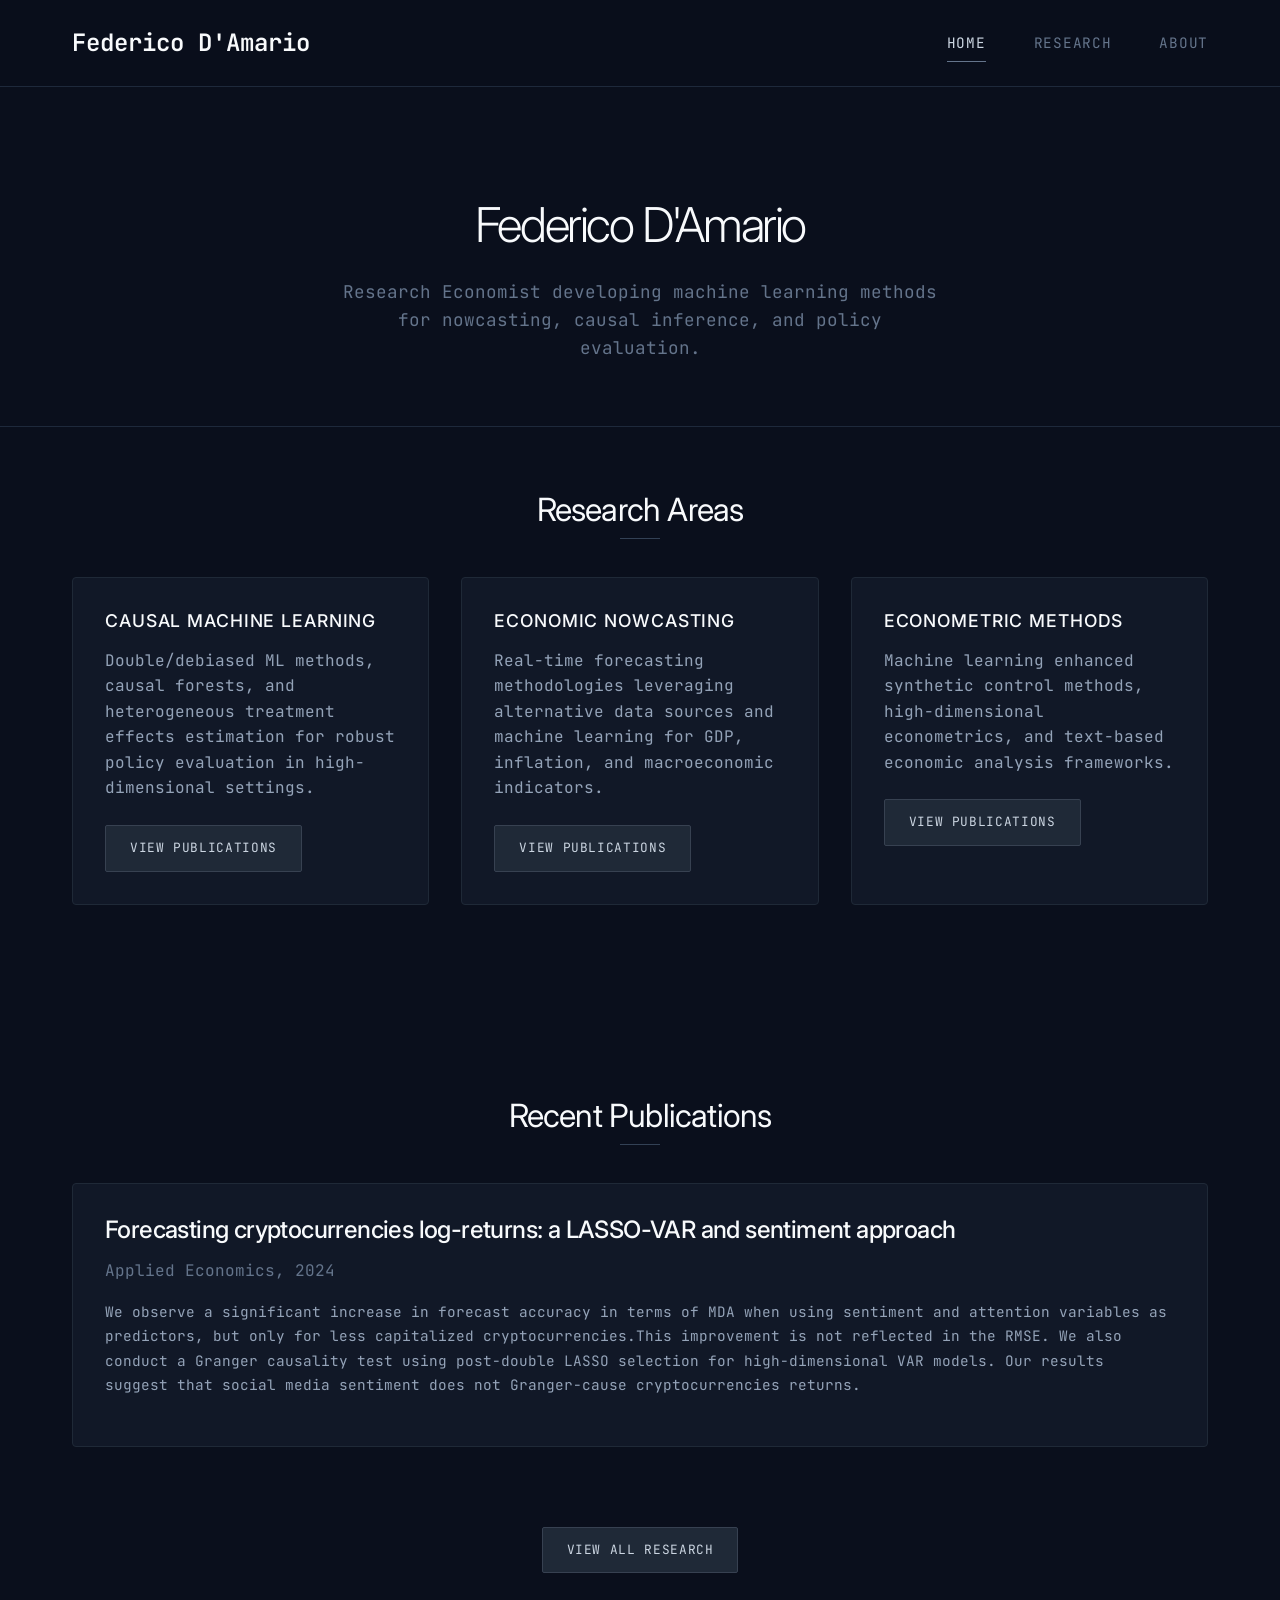
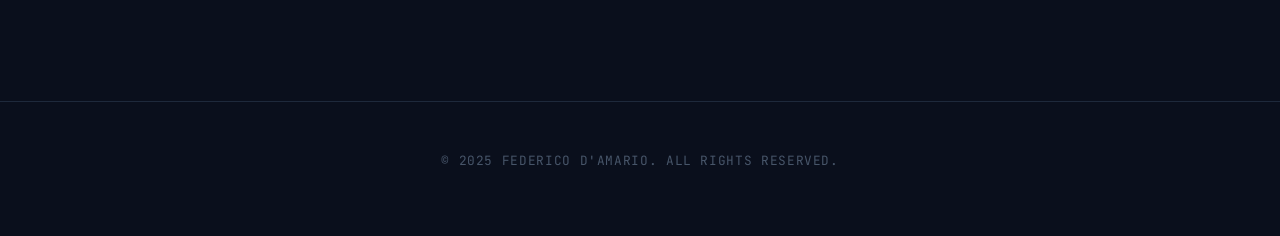
==== index.html @ add90fa2 "Add initial website structure and functionality - Created home page (index.html) with navigation and" ====
<!DOCTYPE html>
<html lang="en">
<head>
    <meta charset="UTF-8">
    <meta name="viewport" content="width=device-width, initial-scale=1.0">
    <title>Federico D'Amario - Research Economist</title>
    <meta name="description" content="Applied econometrician developing machine learning methods for causal inference, nowcasting, and policy evaluation.">
    
    <!-- CSS -->
    <link rel="stylesheet" href="assets/css/styles.css">
    
    <!-- Preconnect for performance -->
    <link rel="preconnect" href="https://fonts.googleapis.com">
    <link href="https://fonts.googleapis.com/css2?family=JetBrains+Mono:wght@300;400;500;600&family=Inter:wght@300;400;500;600&display=swap" rel="stylesheet">
    
    <!-- Favicon -->
    <link rel="icon" type="image/x-icon" href="assets/images/favicon.ico">
</head>
<body>
    <!-- Header -->
    <header class="header">
        <div class="container">
            <nav class="nav">
                <div class="nav-brand">
                    <a href="/">Federico D'Amario</a>
                </div>
                
                <ul class="nav-menu">
                    <li><a href="/" class="nav-link active">Home</a></li>
                    <li><a href="/research/" class="nav-link">Research</a></li>
                    <li><a href="/about/" class="nav-link">About</a></li>
                </ul>
                
                <button class="nav-toggle" aria-label="Toggle navigation menu">
                    <span></span>
                    <span></span>
                    <span></span>
                </button>
            </nav>
        </div>
    </header>

    <!-- Main Content -->
    <main class="main">
        <!-- Hero Section -->
        <section class="hero">
            <div class="container">
                <h1>Federico D'Amario</h1>
                <p>Research Economist developing machine learning methods for nowcasting, causal inference, and policy evaluation.</p>
            </div>
        </section>

        <!-- Research Areas -->
        <section class="section">
            <div class="container">
                <h2 class="section-title">Research Areas</h2>
                <div class="research-areas-grid">
                    <div class="research-area-card">
                        <h3>Causal Machine Learning</h3>
                        <p>Double/debiased ML methods, causal forests, and heterogeneous treatment effects estimation for robust policy evaluation in high-dimensional settings.</p>
                        <div style="margin-top: 1.5rem;">
                            <a href="/research/" class="research-link">View Publications</a>
                        </div>
                    </div>
                    
                    <div class="research-area-card">
                        <h3>Economic Nowcasting</h3>
                        <p>Real-time forecasting methodologies leveraging alternative data sources and machine learning for GDP, inflation, and macroeconomic indicators.</p>
                        <div style="margin-top: 1.5rem;">
                            <a href="/research/" class="research-link">View Publications</a>
                        </div>
                    </div>
                    
                    <div class="research-area-card">
                        <h3>Econometric Methods</h3>
                        <p>Machine learning enhanced synthetic control methods, high-dimensional econometrics, and text-based economic analysis frameworks.</p>
                        <div style="margin-top: 1.5rem;">
                            <a href="/research/" class="research-link">View Publications</a>
                        </div>
                    </div>
                </div>
            </div>
        </section>

        <!-- Recent Work -->
        <section class="section">
            <div class="container">
                <h2 class="section-title">Recent Publications</h2>
                <div class="research-grid">
                    <div class="card">
                        <h3>Forecasting cryptocurrencies log-returns: a LASSO-VAR and sentiment approach</h3>
                        <p style="color: #64748b; margin-bottom: 0.5rem;">Applied Economics, 2024</p>
                        <p style="color: #94a3b8; font-size: 0.9rem; margin-top: 1rem;">
                            We observe a significant increase in forecast accuracy in terms of MDA when using sentiment and attention 
                            variables as predictors, but only for less capitalized cryptocurrencies.This improvement is not reflected in the RMSE. 
                            We also conduct a Granger causality test using post-double LASSO selection for high-dimensional VAR models. 
                             Our results suggest that social media sentiment does not Granger-cause cryptocurrencies returns.
                        </p>
                    </div>
                </div>
                
                <div style="text-align: center; margin-top: 2rem;">
                    <a href="/research/" class="btn-primary">View All Research</a>
                </div>
            </div>
        </section>
    </main>

    <!-- Footer -->
    <footer class="footer">
        <div class="container">
            <p>&copy; 2025 Federico D'Amario. All rights reserved.</p>
        </div>
    </footer>

    <!-- JavaScript -->
    <script src="assets/js/main.js"></script>
</body>
</html>
---- assets/css/styles.css ----
/* Reset and Base Styles */
* {
    margin: 0;
    padding: 0;
    box-sizing: border-box;
}

html {
    scroll-behavior: smooth;
    font-size: 16px;
}

body {
    font-family: 'JetBrains Mono', 'Fira Code', 'SF Mono', 'Monaco', 'Inconsolata', 'Roboto Mono', monospace;
    line-height: 1.6;
    color: #e2e8f0;
    background: #0a0f1c;
    min-height: 100vh;
    -webkit-font-smoothing: antialiased;
    -moz-osx-font-smoothing: grayscale;
}

/* Typography */
h1, h2, h3, h4, h5, h6 {
    font-weight: 500;
    line-height: 1.2;
    margin-bottom: 0.5em;
    color: #f8fafc;
    letter-spacing: -0.025em;
    font-family: 'Inter', -apple-system, BlinkMacSystemFont, 'Segoe UI', Roboto, sans-serif;
}

h1 { font-size: 2.5rem; }
h2 { font-size: 2rem; }
h3 { font-size: 1.5rem; }
h4 { font-size: 1.25rem; }

p {
    margin-bottom: 1rem;
    color: #94a3b8;
    line-height: 1.7;
}

a {
    color: #64748b;
    text-decoration: none;
    transition: all 0.2s ease;
    border-bottom: 1px solid transparent;
}

a:hover {
    color: #cbd5e1;
    border-bottom-color: #64748b;
}

/* Layout */
.container {
    max-width: 1200px;
    margin: 0 auto;
    padding: 0 2rem;
}

/* Header and Navigation */
.header {
    background: rgba(10, 15, 28, 0.98);
    border-bottom: 1px solid #1e293b;
    position: fixed;
    top: 0;
    left: 0;
    right: 0;
    z-index: 1000;
    backdrop-filter: blur(8px);
    transition: none;
}

.nav {
    display: flex;
    justify-content: space-between;
    align-items: center;
    padding: 1.5rem 0;
}

.nav-brand {
    font-size: 1.5rem;
    font-weight: 600;
    color: #f8fafc;
    font-family: 'JetBrains Mono', monospace;
}

.nav-brand a {
    color: inherit;
    border: none;
}

.nav-menu {
    display: flex;
    list-style: none;
    gap: 3rem;
}

.nav-link {
    color: #64748b;
    font-weight: 400;
    padding: 0.5rem 0;
    position: relative;
    transition: color 0.2s ease;
    font-size: 0.9rem;
    text-transform: uppercase;
    letter-spacing: 0.05em;
}

.nav-link:hover,
.nav-link.active {
    color: #cbd5e1;
}

.nav-link::after {
    content: '';
    position: absolute;
    bottom: -2px;
    left: 0;
    width: 0;
    height: 1px;
    background: #64748b;
    transition: width 0.3s ease;
}

.nav-link:hover::after,
.nav-link.active::after {
    width: 100%;
}

/* Mobile menu */
.nav-toggle {
    display: none;
    flex-direction: column;
    cursor: pointer;
    gap: 3px;
    padding: 0.5rem;
}

.nav-toggle span {
    width: 20px;
    height: 2px;
    background: #64748b;
    transition: 0.3s ease;
}

/* Main Content */
.main {
    margin-top: 100px;
    min-height: calc(100vh - 180px);
}

/* Hero Section */
.hero {
    padding: 6rem 0 4rem;
    text-align: center;
    border-bottom: 1px solid #1e293b;
}

.hero h1 {
    color: #f8fafc;
    margin-bottom: 1.5rem;
    font-size: 3rem;
    font-weight: 300;
    letter-spacing: -0.05em;
}

.hero p {
    font-size: 1.1rem;
    color: #64748b;
    max-width: 600px;
    margin: 0 auto;
    line-height: 1.6;
}

/* Content Sections */
.section {
    padding: 4rem 0;
}

.section-title {
    text-align: center;
    margin-bottom: 3rem;
    color: #f8fafc;
    font-size: 2rem;
    font-weight: 400;
    position: relative;
}

.section-title::after {
    content: '';
    position: absolute;
    bottom: -10px;
    left: 50%;
    width: 40px;
    height: 1px;
    background: #334155;
    transform: translateX(-50%);
}

/* Cards */
.card {
    background: #111827;
    border: 1px solid #1f2937;
    border-radius: 4px;
    padding: 2rem;
    margin-bottom: 2rem;
    transition: all 0.2s ease;
}

.card:hover {
    border-color: #374151;
    transform: translateY(-2px);
}

/* Research Areas Grid */
.research-areas-grid {
    display: grid;
    grid-template-columns: repeat(auto-fit, minmax(300px, 1fr));
    gap: 2rem;
    margin-bottom: 4rem;
}

.research-area-card {
    background: #111827;
    border: 1px solid #1f2937;
    border-radius: 4px;
    padding: 2rem;
    transition: all 0.2s ease;
}

.research-area-card:hover {
    border-color: #374151;
    transform: translateY(-2px);
}

.research-area-card h3 {
    margin-bottom: 1rem;
    color: #f8fafc;
    font-weight: 500;
    text-transform: uppercase;
    font-size: 1.1rem;
    letter-spacing: 0.05em;
}

.research-area-card p {
    color: #94a3b8;
    line-height: 1.6;
}

/* Research Layout - Sidebar */
.research-main-section {
    background: #111827;
    border: 1px solid #1f2937;
    border-radius: 4px;
    margin: 0 2rem;
    padding: 2rem;
}

.research-container {
    display: grid;
    grid-template-columns: 1fr 2fr;
    gap: 3rem;
    align-items: start;
    max-height: 80vh;
    overflow: hidden;
}

.research-sidebar {
    background: #0a0f1c;
    border: 1px solid #1f2937;
    border-radius: 4px;
    padding: 1.5rem;
    height: fit-content;
    max-height: 70vh;
    overflow-y: auto;
    position: sticky;
    top: 2rem;
}

.research-sidebar-header {
    margin-bottom: 1.5rem;
    padding-bottom: 1rem;
    border-bottom: 1px solid #1f2937;
}

.research-sidebar-header h3 {
    color: #f8fafc;
    font-size: 1.2rem;
    margin-bottom: 0.25rem;
    text-transform: uppercase;
    letter-spacing: 0.05em;
}

.sidebar-subtitle {
    color: #64748b;
    font-size: 0.8rem;
    margin: 0;
    text-transform: uppercase;
    letter-spacing: 0.05em;
}

.research-categories {
    display: grid;
    grid-template-columns: repeat(2, 1fr);
    gap: 0.5rem;
    margin-bottom: 1.5rem;
    padding-top: 1rem;
    border-top: 1px solid #1f2937;
}

.category-btn {
    background: #111827;
    color: #94a3b8;
    border: 1px solid #1f2937;
    border-radius: 2px;
    padding: 0.5rem 0.75rem;
    font-size: 0.75rem;
    font-weight: 400;
    text-transform: uppercase;
    letter-spacing: 0.05em;
    cursor: pointer;
    transition: all 0.2s ease;
    font-family: 'JetBrains Mono', monospace;
}

.category-btn:hover {
    color: #cbd5e1;
    border-color: #374151;
}

.category-btn.active {
    background: #1f2937;
    color: #f8fafc;
    border-color: #374151;
}

.research-list {
    display: flex;
    flex-direction: column;
    gap: 0.5rem;
}

.research-list-item {
    padding: 1rem;
    border: 1px solid #1f2937;
    background: #111827;
    cursor: pointer;
    transition: all 0.2s ease;
    border-left: 3px solid transparent;
}

.research-list-item:hover {
    border-color: #374151;
    border-left-color: #64748b;
}

.research-list-item.active {
    border-color: #374151;
    border-left-color: #cbd5e1;
    background: #1f2937;
}

.research-list-item h4 {
    font-size: 0.9rem;
    margin-bottom: 0.5rem;
    color: #f8fafc;
    line-height: 1.3;
}

.research-list-item p {
    font-size: 0.75rem;
    color: #64748b;
    margin: 0;
    line-height: 1.4;
}

.research-list-item .research-meta {
    margin-top: 0.5rem;
    font-size: 0.7rem;
    color: #475569;
    text-transform: uppercase;
    letter-spacing: 0.05em;
}

.loading {
    text-align: center;
    color: #64748b;
    padding: 2rem;
    cursor: default;
    font-size: 0.9rem;
}

/* Research Content Area */
.research-content-area {
    background: #0a0f1c;
    border: 1px solid #1f2937;
    border-radius: 4px;
    padding: 2rem;
    height: fit-content;
    max-height: 70vh;
    overflow-y: auto;
}

.research-detail-container {
    height: 100%;
}

.research-welcome {
    text-align: center;
    padding: 2rem;
}

.research-welcome h2 {
    margin-bottom: 1rem;
    color: #f8fafc;
}

.research-welcome p {
    color: #64748b;
    margin-bottom: 2rem;
}

.research-stats {
    display: flex;
    justify-content: center;
    gap: 3rem;
    flex-wrap: wrap;
}

.stat-item {
    text-align: center;
}

.stat-number {
    display: block;
    font-size: 1.5rem;
    font-weight: 600;
    color: #cbd5e1;
    margin-bottom: 0.25rem;
    font-family: 'JetBrains Mono', monospace;
}

.stat-label {
    font-size: 0.75rem;
    color: #64748b;
    text-transform: uppercase;
    letter-spacing: 0.05em;
}

/* Research Detail Content */
.research-detail {
    padding: 0;
}

.research-detail-header {
    margin-bottom: 2rem;
    padding-bottom: 1.5rem;
    border-bottom: 1px solid #1f2937;
}

.research-detail-title {
    font-size: 1.5rem;
    margin-bottom: 1rem;
    color: #f8fafc;
    font-weight: 400;
}

.research-detail-meta {
    display: grid;
    grid-template-columns: repeat(auto-fit, minmax(120px, 1fr));
    gap: 1rem;
    margin-bottom: 1rem;
}

.meta-item {
    background: #111827;
    padding: 0.75rem;
    border: 1px solid #1f2937;
    border-radius: 2px;
}

.meta-label {
    font-size: 0.7rem;
    font-weight: 500;
    color: #64748b;
    text-transform: uppercase;
    letter-spacing: 0.05em;
    margin-bottom: 0.25rem;
}

.meta-value {
    font-size: 0.8rem;
    color: #cbd5e1;
    font-weight: 400;
}

.research-abstract {
    margin-bottom: 2rem;
}

.research-abstract h4 {
    margin-bottom: 1rem;
    color: #f8fafc;
    text-transform: uppercase;
    font-size: 1rem;
    letter-spacing: 0.05em;
}

.research-abstract p {
    text-align: justify;
    line-height: 1.7;
    color: #94a3b8;
}

.research-details-section {
    margin-bottom: 2rem;
}

.research-keywords {
    display: flex;
    flex-wrap: wrap;
    gap: 0.5rem;
    margin-top: 1rem;
}

.keyword-tag {
    background: #111827;
    color: #94a3b8;
    padding: 0.25rem 0.75rem;
    border: 1px solid #1f2937;
    border-radius: 2px;
    font-size: 0.75rem;
    font-weight: 400;
    text-transform: lowercase;
}

.research-links {
    margin-top: 2rem;
    display: flex;
    gap: 1rem;
    flex-wrap: wrap;
}

/* Buttons */
.btn-primary, .research-link {
    background: #1f2937;
    color: #cbd5e1;
    padding: 0.75rem 1.5rem;
    border: 1px solid #374151;
    border-radius: 2px;
    font-size: 0.8rem;
    font-weight: 400;
    text-decoration: none;
    cursor: pointer;
    transition: all 0.2s ease;
    display: inline-flex;
    align-items: center;
    gap: 0.5rem;
    text-transform: uppercase;
    letter-spacing: 0.05em;
}

.btn-primary:hover, .research-link:hover {
    background: #374151;
    color: #f8fafc;
    border-color: #475569;
    transform: translateY(-1px);
}

.btn-secondary {
    background: transparent;
    color: #64748b;
    padding: 0.75rem 1.5rem;
    border: 1px solid #374151;
    border-radius: 2px;
    font-size: 0.8rem;
    font-weight: 400;
    text-decoration: none;
    cursor: pointer;
    transition: all 0.2s ease;
    display: inline-flex;
    align-items: center;
    gap: 0.5rem;
    text-transform: uppercase;
    letter-spacing: 0.05em;
}

.btn-secondary:hover {
    color: #cbd5e1;
    border-color: #475569;
    background: #111827;
}

/* Old research grid for other uses */
.research-grid {
    display: grid;
    grid-template-columns: repeat(auto-fit, minmax(350px, 1fr));
    gap: 2rem;
    margin-bottom: 3rem;
}

/* About Page */
.about-content {
    display: grid;
    grid-template-columns: 1fr 2fr;
    gap: 3rem;
    align-items: start;
}

.about-image {
    text-align: center;
}

.about-text h2 {
    margin-bottom: 1.5rem;
}

.about-text p {
    margin-bottom: 1.5rem;
    text-align: justify;
}

/* Footer */
.footer {
    background: #0a0f1c;
    color: #64748b;
    text-align: center;
    padding: 3rem 0;
    margin-top: 4rem;
    border-top: 1px solid #1e293b;
}

.footer p {
    color: #475569;
    font-size: 0.8rem;
    text-transform: uppercase;
    letter-spacing: 0.05em;
}

/* Mobile-specific enhancements */
.mobile-research-view .research-list-item {
    -webkit-tap-highlight-color: rgba(100, 116, 139, 0.1);
}

.research-list-item.touch-active {
    background: #1f2937;
    border-color: #475569;
    transform: translateY(0);
}

.mobile-detail-view {
    -webkit-overflow-scrolling: touch;
    scroll-behavior: smooth;
}

/* Enhanced scrollbar for mobile */
.mobile-research-view ::-webkit-scrollbar {
    width: 4px;
}

.mobile-research-view ::-webkit-scrollbar-thumb {
    background: rgba(100, 116, 139, 0.5);
    border-radius: 2px;
}

/* Custom Scrollbar */
::-webkit-scrollbar {
    width: 6px;
}

::-webkit-scrollbar-track {
    background: #0a0f1c;
}

::-webkit-scrollbar-thumb {
    background: #1f2937;
    border-radius: 3px;
}

::-webkit-scrollbar-thumb:hover {
    background: #374151;
}

/* Responsive Design - Mobile First Approach */
@media (max-width: 1024px) {
    .research-container {
        grid-template-columns: 1fr;
        gap: 2rem;
        max-height: none;
    }
    
    .research-sidebar {
        position: static;
        max-height: none;
        order: 1;
        margin-bottom: 2rem;
    }
    
    .research-content-area {
        max-height: none;
        order: 2;
        min-height: 400px;
    }
    
    .research-main-section {
        margin: 0 1rem;
        border-radius: 4px;
        padding: 1.5rem;
    }
    
    .research-areas-grid {
        grid-template-columns: 1fr;
        gap: 1.5rem;
    }
}

@media (max-width: 768px) {
    .container {
        padding: 0 1rem;
    }
    
    .nav-menu {
        display: none;
        position: absolute;
        top: 100%;
        left: 0;
        right: 0;
        background: rgba(10, 15, 28, 0.98);
        flex-direction: column;
        padding: 2rem 1rem;
        border-top: 1px solid #1e293b;
        gap: 1.5rem;
    }
    
    .nav-menu.active {
        display: flex;
    }
    
    .nav-toggle {
        display: flex;
    }
    
    .hero h1 {
        font-size: 2rem;
    }
    
    .hero p {
        font-size: 1rem;
    }
    
    h1 { font-size: 1.8rem; }
    h2 { font-size: 1.5rem; }
    h3 { font-size: 1.2rem; }
    
    .research-areas-grid {
        grid-template-columns: 1fr;
        gap: 1.5rem;
    }
    
    .research-container {
        grid-template-columns: 1fr;
        gap: 1.5rem;
    }
    
    .research-sidebar,
    .research-content-area {
        padding: 1.5rem;
        margin: 0;
    }
    
    .research-main-section {
        margin: 0;
        padding: 1rem;
    }
    
    /* Improved category buttons for mobile */
    .research-categories {
        grid-template-columns: repeat(2, 1fr);
        gap: 0.75rem;
        margin-bottom: 2rem;
    }
    
    .category-btn {
        padding: 0.75rem 1rem;
        font-size: 0.8rem;
        min-height: 44px; /* Minimum touch target */
        display: flex;
        align-items: center;
        justify-content: center;
        text-align: center;
    }
    
    /* Better research list items for mobile */
    .research-list-item {
        padding: 1.25rem;
        margin-bottom: 0.75rem;
        cursor: pointer;
        min-height: 80px;
    }
    
    .research-list-item h4 {
        font-size: 1rem;
        line-height: 1.4;
        margin-bottom: 0.75rem;
    }
    
    .research-list-item p {
        font-size: 0.85rem;
        line-height: 1.5;
        margin-bottom: 0.5rem;
    }
    
    .research-list-item .research-meta {
        font-size: 0.75rem;
        margin-top: 0.75rem;
    }
    
    /* Mobile-specific research detail improvements */
    .research-detail-title {
        font-size: 1.3rem;
        line-height: 1.3;
        margin-bottom: 1.5rem;
    }
    
    .research-detail-meta {
        grid-template-columns: 1fr;
        gap: 1rem;
    }
    
    .meta-item {
        padding: 1rem;
    }
    
    .research-abstract p {
        font-size: 0.9rem;
        line-height: 1.6;
        text-align: left; /* Better for mobile reading */
    }
    
    /* Improved keyword tags for mobile */
    .keyword-tag {
        padding: 0.5rem 0.75rem;
        font-size: 0.8rem;
        margin-bottom: 0.5rem;
    }
    
    /* Better research links for mobile */
    .research-links {
        flex-direction: column;
        gap: 0.75rem;
    }
    
    .research-link {
        padding: 1rem 1.5rem;
        text-align: center;
        width: 100%;
        min-height: 48px;
        display: flex;
        align-items: center;
        justify-content: center;
    }
    
    .about-content {
        grid-template-columns: 1fr;
        gap: 2rem;
        text-align: center;
    }
    
    .about-text {
        text-align: left;
    }
    
    .section {
        padding: 3rem 0;
    }
    
    .research-stats {
        gap: 2rem;
    }
}

@media (max-width: 480px) {
    .container {
        padding: 0 0.75rem;
    }
    
    .hero {
        padding: 3rem 0 2rem;
    }
    
    .hero h1 {
        font-size: 1.6rem;
        margin-bottom: 1rem;
    }
    
    .hero p {
        font-size: 0.95rem;
        line-height: 1.5;
    }
    
    h1 { font-size: 1.6rem; }
    h2 { font-size: 1.3rem; }
    h3 { font-size: 1.1rem; }
    
    .card, .research-area-card {
        padding: 1.25rem;
    }
    
    .research-main-section {
        margin: 0 0.5rem;
        padding: 0.75rem;
    }
    
    .research-sidebar,
    .research-content-area {
        padding: 1rem;
    }
    
    /* Very small screen category layout */
    .research-categories {
        grid-template-columns: 1fr;
        gap: 0.5rem;
        margin-bottom: 1.5rem;
    }
    
    .category-btn {
        padding: 0.75rem 1rem;
        font-size: 0.75rem;
        min-height: 48px;
        width: 100%;
    }
    
    /* Smaller research list items for very small screens */
    .research-list-item {
        padding: 1rem;
        margin-bottom: 0.5rem;
    }
    
    .research-list-item h4 {
        font-size: 0.95rem;
        line-height: 1.3;
    }
    
    .research-list-item p {
        font-size: 0.8rem;
        line-height: 1.4;
    }
    
    /* Research detail optimizations for small screens */
    .research-detail-title {
        font-size: 1.2rem;
        line-height: 1.25;
    }
    
    .meta-item {
        padding: 0.75rem;
    }
    
    .research-abstract h4 {
        font-size: 0.95rem;
    }
    
    .research-abstract p {
        font-size: 0.85rem;
        line-height: 1.5;
    }
    
    .keyword-tag {
        padding: 0.4rem 0.6rem;
        font-size: 0.75rem;
    }
    
    .research-link {
        padding: 0.875rem 1.25rem;
        font-size: 0.75rem;
        min-height: 44px;
    }
    
    .section {
        padding: 2.5rem 0;
    }
    
    .section-title {
        font-size: 1.4rem;
    }
    
    .research-stats {
        flex-direction: column;
        gap: 1.5rem;
    }
    
    /* Welcome message optimization for small screens */
    .research-welcome {
        padding: 1.5rem 1rem;
        text-align: left;
    }
    
    .research-welcome h2 {
        font-size: 1.3rem;
        text-align: center;
        margin-bottom: 1rem;
    }
    
    .research-welcome p {
        font-size: 0.9rem;
        line-height: 1.5;
        margin-bottom: 1.5rem;
    }
}
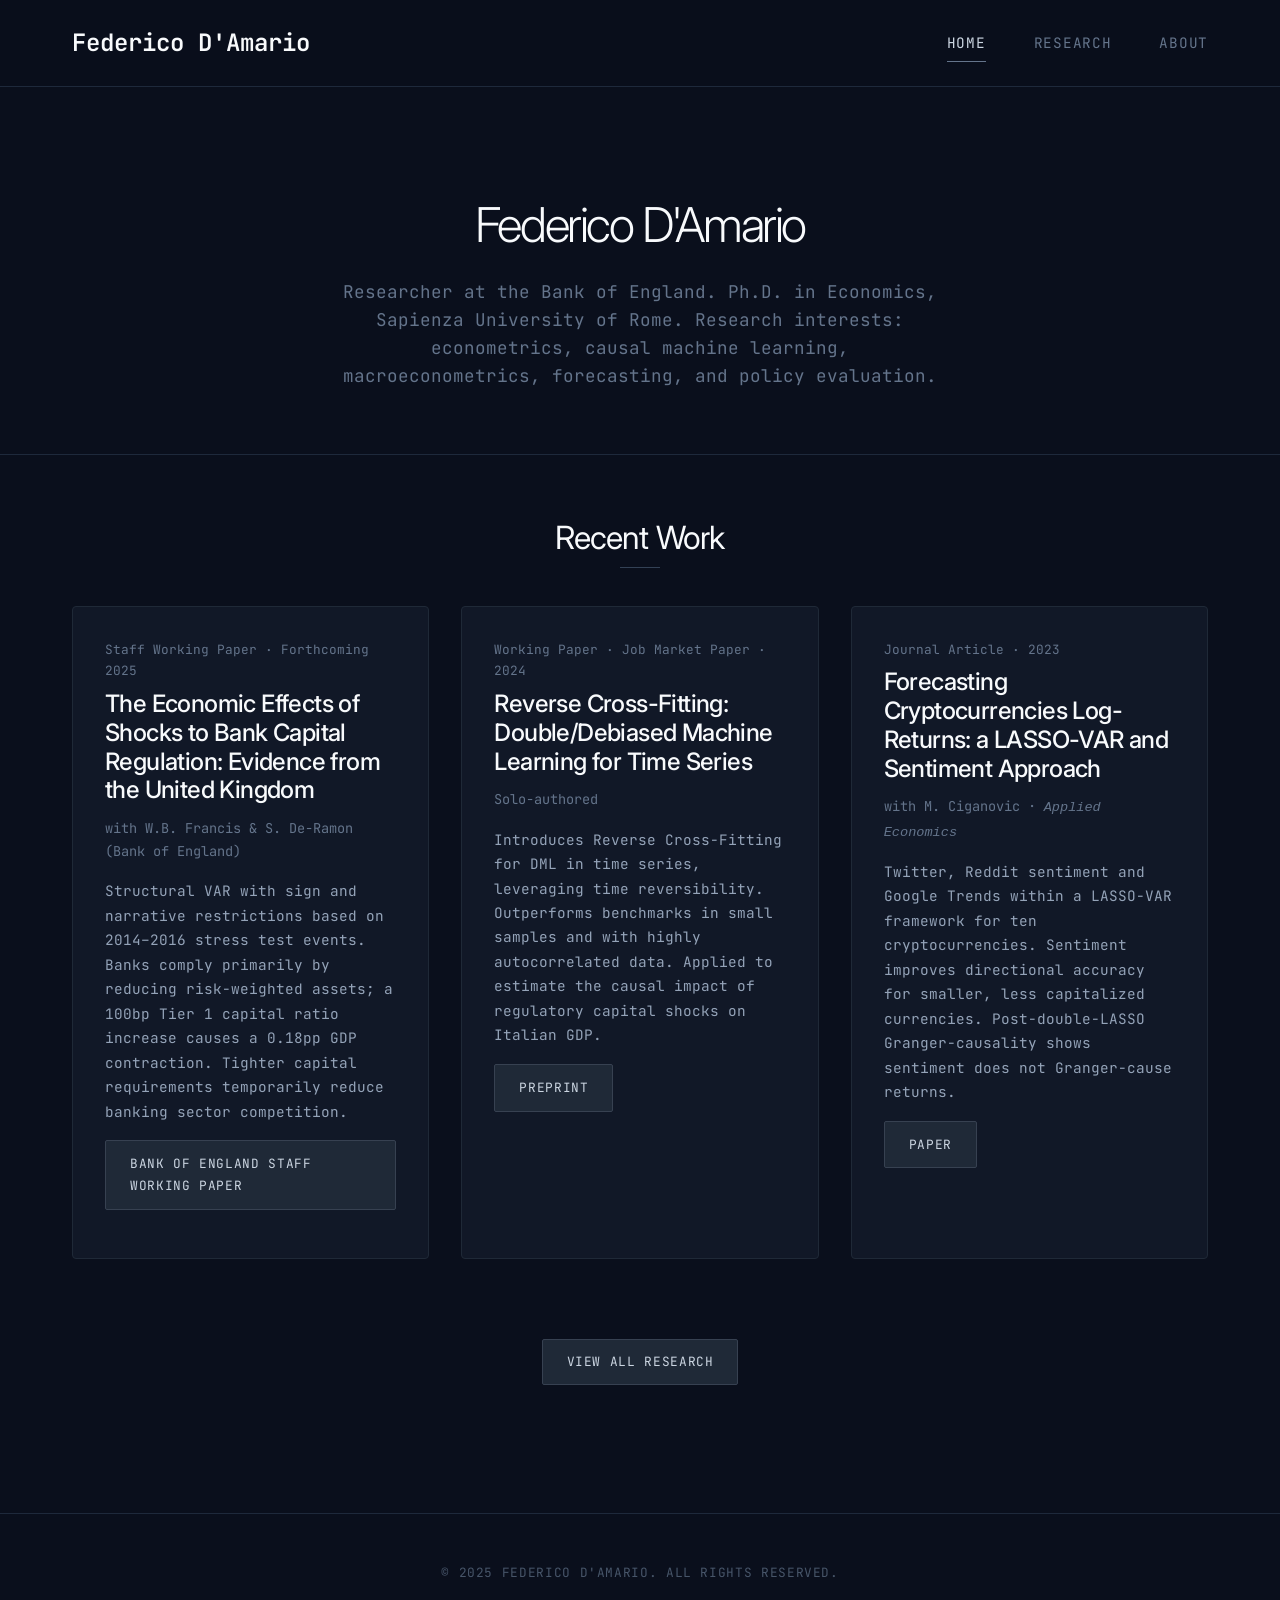
==== commit b583c318: "Fixing website and included updated research page with new publications and projects. Also added a n" ====
--- a/index.html
+++ b/index.html
@@ -3,16 +3,16 @@
 <head>
     <meta charset="UTF-8">
     <meta name="viewport" content="width=device-width, initial-scale=1.0">
-    <title>Federico D'Amario - Research Economist</title>
-    <meta name="description" content="Applied econometrician developing machine learning methods for causal inference, nowcasting, and policy evaluation.">
-    
+    <title>Federico D'Amario - Economist</title>
+    <meta name="description" content="Researcher at the Bank of England. Ph.D. in Economics. Research interests: econometrics, causal machine learning, macroeconometrics, forecasting, and policy evaluation.">
+
     <!-- CSS -->
     <link rel="stylesheet" href="assets/css/styles.css">
-    
+
     <!-- Preconnect for performance -->
     <link rel="preconnect" href="https://fonts.googleapis.com">
     <link href="https://fonts.googleapis.com/css2?family=JetBrains+Mono:wght@300;400;500;600&family=Inter:wght@300;400;500;600&display=swap" rel="stylesheet">
-    
+
     <!-- Favicon -->
     <link rel="icon" type="image/x-icon" href="assets/images/favicon.ico">
 </head>
@@ -24,13 +24,13 @@
                 <div class="nav-brand">
                     <a href="/">Federico D'Amario</a>
                 </div>
-                
+
                 <ul class="nav-menu">
                     <li><a href="/" class="nav-link active">Home</a></li>
                     <li><a href="/research/" class="nav-link">Research</a></li>
                     <li><a href="/about/" class="nav-link">About</a></li>
                 </ul>
-                
+
                 <button class="nav-toggle" aria-label="Toggle navigation menu">
                     <span></span>
                     <span></span>
@@ -46,59 +46,52 @@
         <section class="hero">
             <div class="container">
                 <h1>Federico D'Amario</h1>
-                <p>Research Economist developing machine learning methods for nowcasting, causal inference, and policy evaluation.</p>
-            </div>
-        </section>
-
-        <!-- Research Areas -->
-        <section class="section">
-            <div class="container">
-                <h2 class="section-title">Research Areas</h2>
-                <div class="research-areas-grid">
-                    <div class="research-area-card">
-                        <h3>Causal Machine Learning</h3>
-                        <p>Double/debiased ML methods, causal forests, and heterogeneous treatment effects estimation for robust policy evaluation in high-dimensional settings.</p>
-                        <div style="margin-top: 1.5rem;">
-                            <a href="/research/" class="research-link">View Publications</a>
-                        </div>
-                    </div>
-                    
-                    <div class="research-area-card">
-                        <h3>Economic Nowcasting</h3>
-                        <p>Real-time forecasting methodologies leveraging alternative data sources and machine learning for GDP, inflation, and macroeconomic indicators.</p>
-                        <div style="margin-top: 1.5rem;">
-                            <a href="/research/" class="research-link">View Publications</a>
-                        </div>
-                    </div>
-                    
-                    <div class="research-area-card">
-                        <h3>Econometric Methods</h3>
-                        <p>Machine learning enhanced synthetic control methods, high-dimensional econometrics, and text-based economic analysis frameworks.</p>
-                        <div style="margin-top: 1.5rem;">
-                            <a href="/research/" class="research-link">View Publications</a>
-                        </div>
-                    </div>
-                </div>
+                <p>Researcher at the Bank of England. Ph.D. in Economics, Sapienza University of Rome. Research interests: econometrics, causal machine learning, macroeconometrics, forecasting, and policy evaluation.</p>
             </div>
         </section>
 
         <!-- Recent Work -->
         <section class="section">
             <div class="container">
-                <h2 class="section-title">Recent Publications</h2>
+                <h2 class="section-title">Recent Work</h2>
                 <div class="research-grid">
                     <div class="card">
-                        <h3>Forecasting cryptocurrencies log-returns: a LASSO-VAR and sentiment approach</h3>
-                        <p style="color: #64748b; margin-bottom: 0.5rem;">Applied Economics, 2024</p>
+                        <p style="color: #64748b; font-size: 0.8rem; margin-bottom: 0.5rem;">Staff Working Paper · Forthcoming 2025</p>
+                        <h3>The Economic Effects of Shocks to Bank Capital Regulation: Evidence from the United Kingdom</h3>
+                        <p style="color: #64748b; font-size: 0.85rem; margin-bottom: 0.5rem;">with W.B. Francis &amp; S. De-Ramon (Bank of England)</p>
                         <p style="color: #94a3b8; font-size: 0.9rem; margin-top: 1rem;">
-                            We observe a significant increase in forecast accuracy in terms of MDA when using sentiment and attention 
-                            variables as predictors, but only for less capitalized cryptocurrencies.This improvement is not reflected in the RMSE. 
-                            We also conduct a Granger causality test using post-double LASSO selection for high-dimensional VAR models. 
-                             Our results suggest that social media sentiment does not Granger-cause cryptocurrencies returns.
+                            Structural VAR with sign and narrative restrictions based on 2014–2016 stress test events.
+                            Banks comply primarily by reducing risk-weighted assets; a 100bp Tier 1 capital ratio increase causes a 0.18pp GDP contraction.
+                            Tighter capital requirements temporarily reduce banking sector competition.
                         </p>
+                        <p style="margin-top: 1rem;"><a href="/research/" class="research-link">Bank of England Staff Working Paper</a></p>
+                    </div>
+
+                    <div class="card">
+                        <p style="color: #64748b; font-size: 0.8rem; margin-bottom: 0.5rem;">Working Paper · Job Market Paper · 2024</p>
+                        <h3>Reverse Cross-Fitting: Double/Debiased Machine Learning for Time Series</h3>
+                        <p style="color: #64748b; font-size: 0.85rem; margin-bottom: 0.5rem;">Solo-authored</p>
+                        <p style="color: #94a3b8; font-size: 0.9rem; margin-top: 1rem;">
+                            Introduces Reverse Cross-Fitting for DML in time series, leveraging time reversibility.
+                            Outperforms benchmarks in small samples and with highly autocorrelated data.
+                            Applied to estimate the causal impact of regulatory capital shocks on Italian GDP.
+                        </p>
+                        <p style="margin-top: 1rem;"><a href="/research/" class="research-link">Preprint</a></p>
+                    </div>
+
+                    <div class="card">
+                        <p style="color: #64748b; font-size: 0.8rem; margin-bottom: 0.5rem;">Journal Article · 2023</p>
+                        <h3>Forecasting Cryptocurrencies Log-Returns: a LASSO-VAR and Sentiment Approach</h3>
+                        <p style="color: #64748b; font-size: 0.85rem; margin-bottom: 0.5rem;">with M. Ciganovic · <em>Applied Economics</em></p>
+                        <p style="color: #94a3b8; font-size: 0.9rem; margin-top: 1rem;">
+                            Twitter, Reddit sentiment and Google Trends within a LASSO-VAR framework for ten cryptocurrencies.
+                            Sentiment improves directional accuracy for smaller, less capitalized currencies.
+                            Post-double-LASSO Granger-causality shows sentiment does not Granger-cause returns.
+                        </p>
+                        <p style="margin-top: 1rem;"><a href="https://www.tandfonline.com/doi/abs/10.1080/00036846.2023.2289930" class="research-link" target="_blank" rel="noopener noreferrer">Paper</a></p>
                     </div>
                 </div>
-                
+
                 <div style="text-align: center; margin-top: 2rem;">
                     <a href="/research/" class="btn-primary">View All Research</a>
                 </div>
@@ -116,4 +109,4 @@
     <!-- JavaScript -->
     <script src="assets/js/main.js"></script>
 </body>
-</html>+</html>
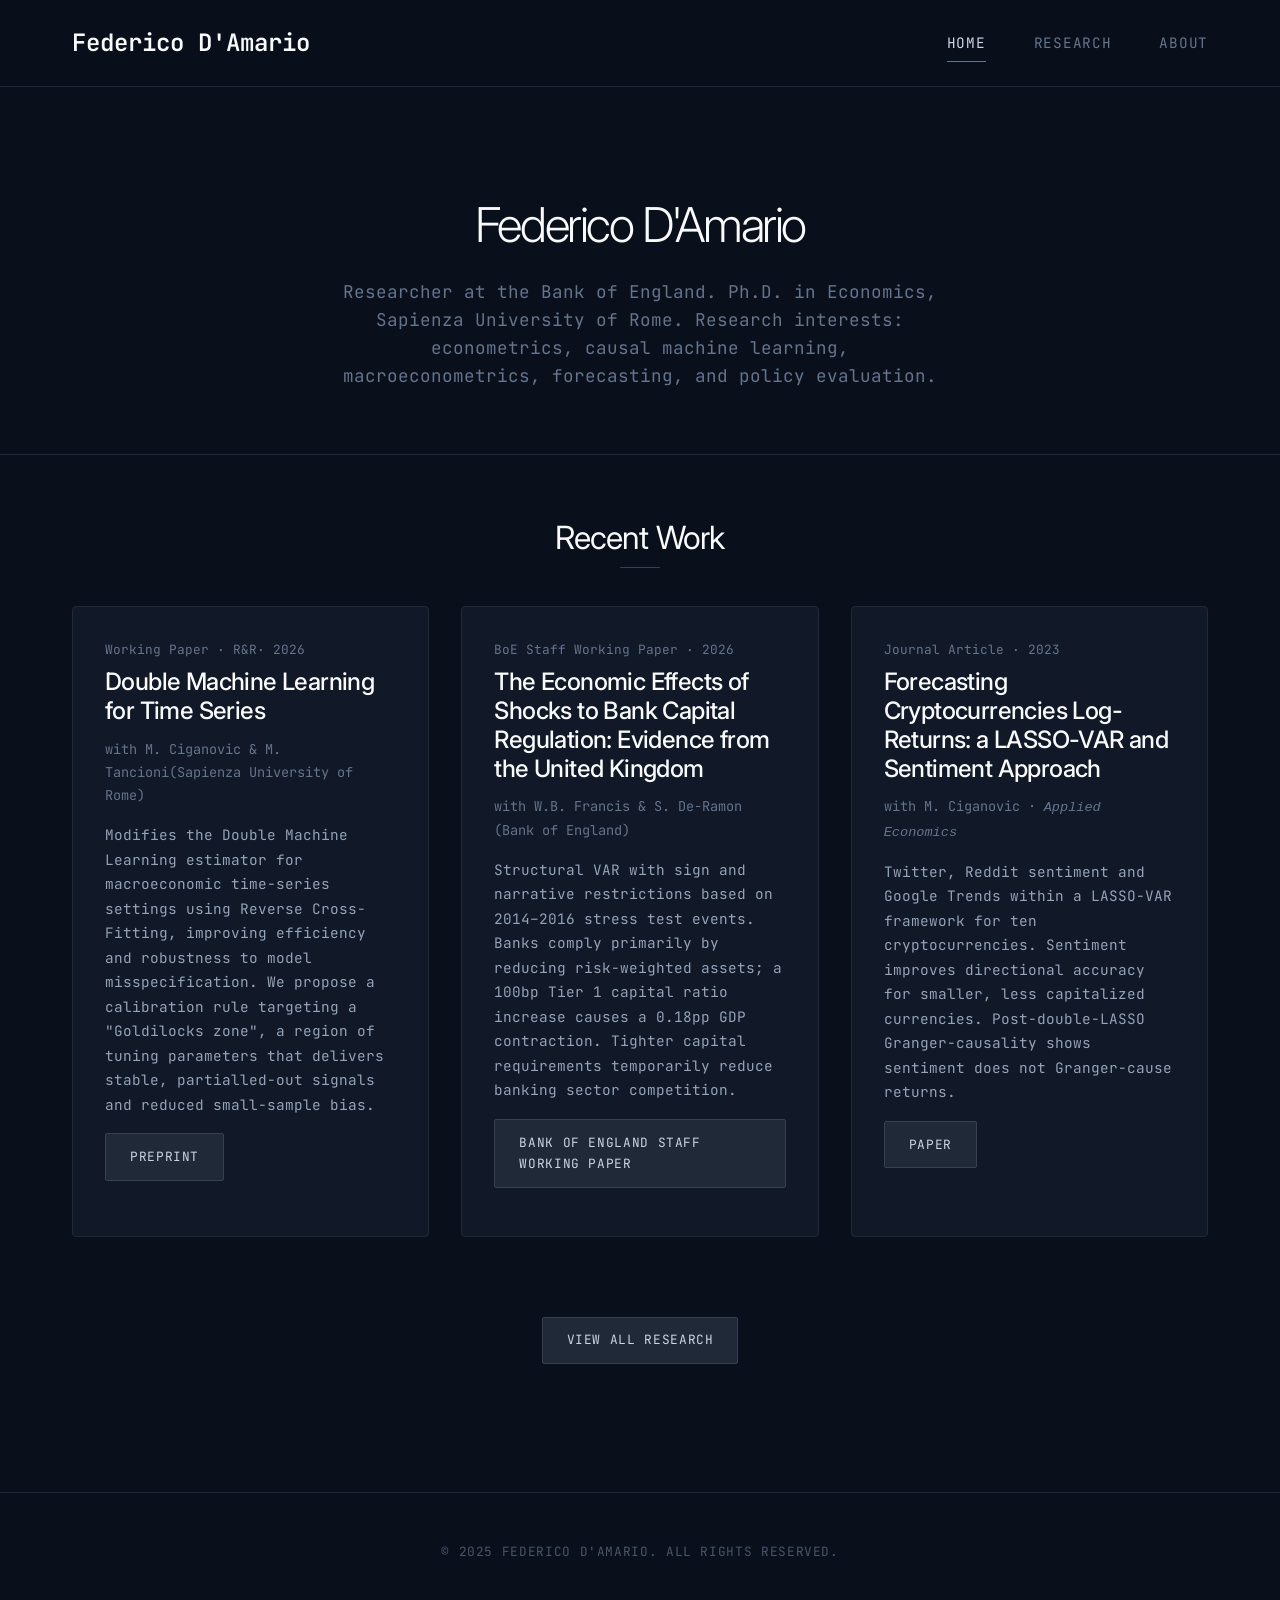
==== commit 00b9f54c: "Update about page with revised research interests and contact email; enhance research JSON with new " ====
--- a/index.html
+++ b/index.html
@@ -55,8 +55,20 @@
             <div class="container">
                 <h2 class="section-title">Recent Work</h2>
                 <div class="research-grid">
+
                     <div class="card">
-                        <p style="color: #64748b; font-size: 0.8rem; margin-bottom: 0.5rem;">Staff Working Paper · Forthcoming 2025</p>
+                        <p style="color: #64748b; font-size: 0.8rem; margin-bottom: 0.5rem;">Working Paper · R&R· 2026</p>
+                        <h3>Double Machine Learning for Time Series</h3>
+                        <p style="color: #64748b; font-size: 0.85rem; margin-bottom: 0.5rem;">with M. Ciganovic &amp; M. Tancioni(Sapienza University of Rome)</p>
+                        <p style="color: #94a3b8; font-size: 0.9rem; margin-top: 1rem;">
+                            Modifies the Double Machine Learning estimator for macroeconomic time-series settings using Reverse Cross-Fitting, 
+                            improving efficiency and robustness to model misspecification. We propose a calibration rule targeting a "Goldilocks zone", 
+                            a region of tuning parameters that delivers stable, partialled-out signals and reduced small-sample bias.
+                        </p>
+                        <p style="margin-top: 1rem;"><a href="/research/" class="research-link">Preprint</a></p>
+                    </div>
+                    <div class="card">
+                        <p style="color: #64748b; font-size: 0.8rem; margin-bottom: 0.5rem;">BoE Staff Working Paper · 2026</p>
                         <h3>The Economic Effects of Shocks to Bank Capital Regulation: Evidence from the United Kingdom</h3>
                         <p style="color: #64748b; font-size: 0.85rem; margin-bottom: 0.5rem;">with W.B. Francis &amp; S. De-Ramon (Bank of England)</p>
                         <p style="color: #94a3b8; font-size: 0.9rem; margin-top: 1rem;">
@@ -67,17 +79,7 @@
                         <p style="margin-top: 1rem;"><a href="/research/" class="research-link">Bank of England Staff Working Paper</a></p>
                     </div>
 
-                    <div class="card">
-                        <p style="color: #64748b; font-size: 0.8rem; margin-bottom: 0.5rem;">Working Paper · Job Market Paper · 2024</p>
-                        <h3>Reverse Cross-Fitting: Double/Debiased Machine Learning for Time Series</h3>
-                        <p style="color: #64748b; font-size: 0.85rem; margin-bottom: 0.5rem;">Solo-authored</p>
-                        <p style="color: #94a3b8; font-size: 0.9rem; margin-top: 1rem;">
-                            Introduces Reverse Cross-Fitting for DML in time series, leveraging time reversibility.
-                            Outperforms benchmarks in small samples and with highly autocorrelated data.
-                            Applied to estimate the causal impact of regulatory capital shocks on Italian GDP.
-                        </p>
-                        <p style="margin-top: 1rem;"><a href="/research/" class="research-link">Preprint</a></p>
-                    </div>
+
 
                     <div class="card">
                         <p style="color: #64748b; font-size: 0.8rem; margin-bottom: 0.5rem;">Journal Article · 2023</p>
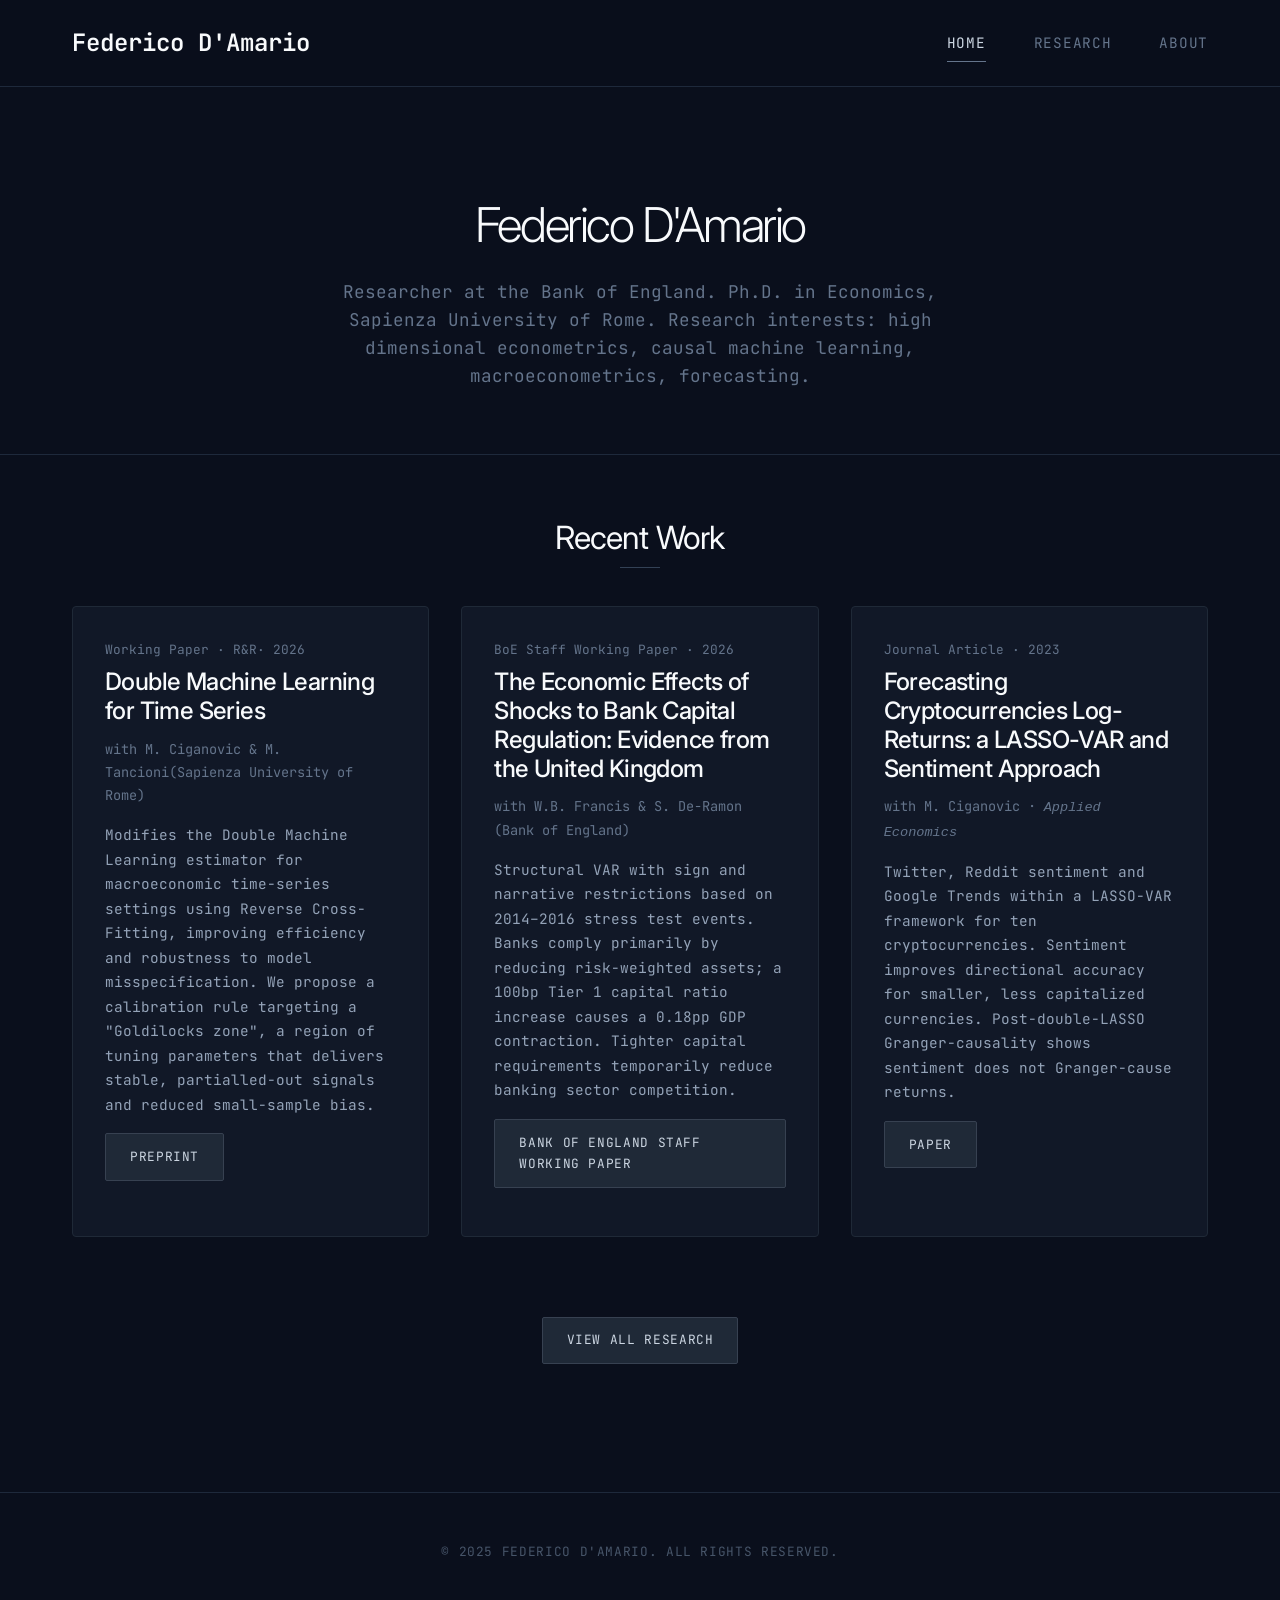
==== commit e1f949bd: "Update research interests and descriptions in index.html and research/index.html" ====
--- a/index.html
+++ b/index.html
@@ -46,7 +46,7 @@
         <section class="hero">
             <div class="container">
                 <h1>Federico D'Amario</h1>
-                <p>Researcher at the Bank of England. Ph.D. in Economics, Sapienza University of Rome. Research interests: econometrics, causal machine learning, macroeconometrics, forecasting, and policy evaluation.</p>
+                <p>Researcher at the Bank of England. Ph.D. in Economics, Sapienza University of Rome. Research interests: high dimensional econometrics, causal machine learning, macroeconometrics, forecasting.</p>
             </div>
         </section>
 
@@ -65,7 +65,7 @@
                             improving efficiency and robustness to model misspecification. We propose a calibration rule targeting a "Goldilocks zone", 
                             a region of tuning parameters that delivers stable, partialled-out signals and reduced small-sample bias.
                         </p>
-                        <p style="margin-top: 1rem;"><a href="/research/" class="research-link">Preprint</a></p>
+                        <p style="margin-top: 1rem;"><a href="https://arxiv.org/abs/2603.10999" class="research-link" target="_blank" rel="noopener noreferrer">Preprint</a></p>
                     </div>
                     <div class="card">
                         <p style="color: #64748b; font-size: 0.8rem; margin-bottom: 0.5rem;">BoE Staff Working Paper · 2026</p>
@@ -76,7 +76,7 @@
                             Banks comply primarily by reducing risk-weighted assets; a 100bp Tier 1 capital ratio increase causes a 0.18pp GDP contraction.
                             Tighter capital requirements temporarily reduce banking sector competition.
                         </p>
-                        <p style="margin-top: 1rem;"><a href="/research/" class="research-link">Bank of England Staff Working Paper</a></p>
+                        <p style="margin-top: 1rem;"><a href="https://www.bankofengland.co.uk/working-paper/2026/the-economic-effects-of-changes-to-bank-capital-regulation-evidence-from-the-uk" class="research-link" target="_blank" rel="noopener noreferrer">Bank of England Staff Working Paper</a></p>
                     </div>
 
 
